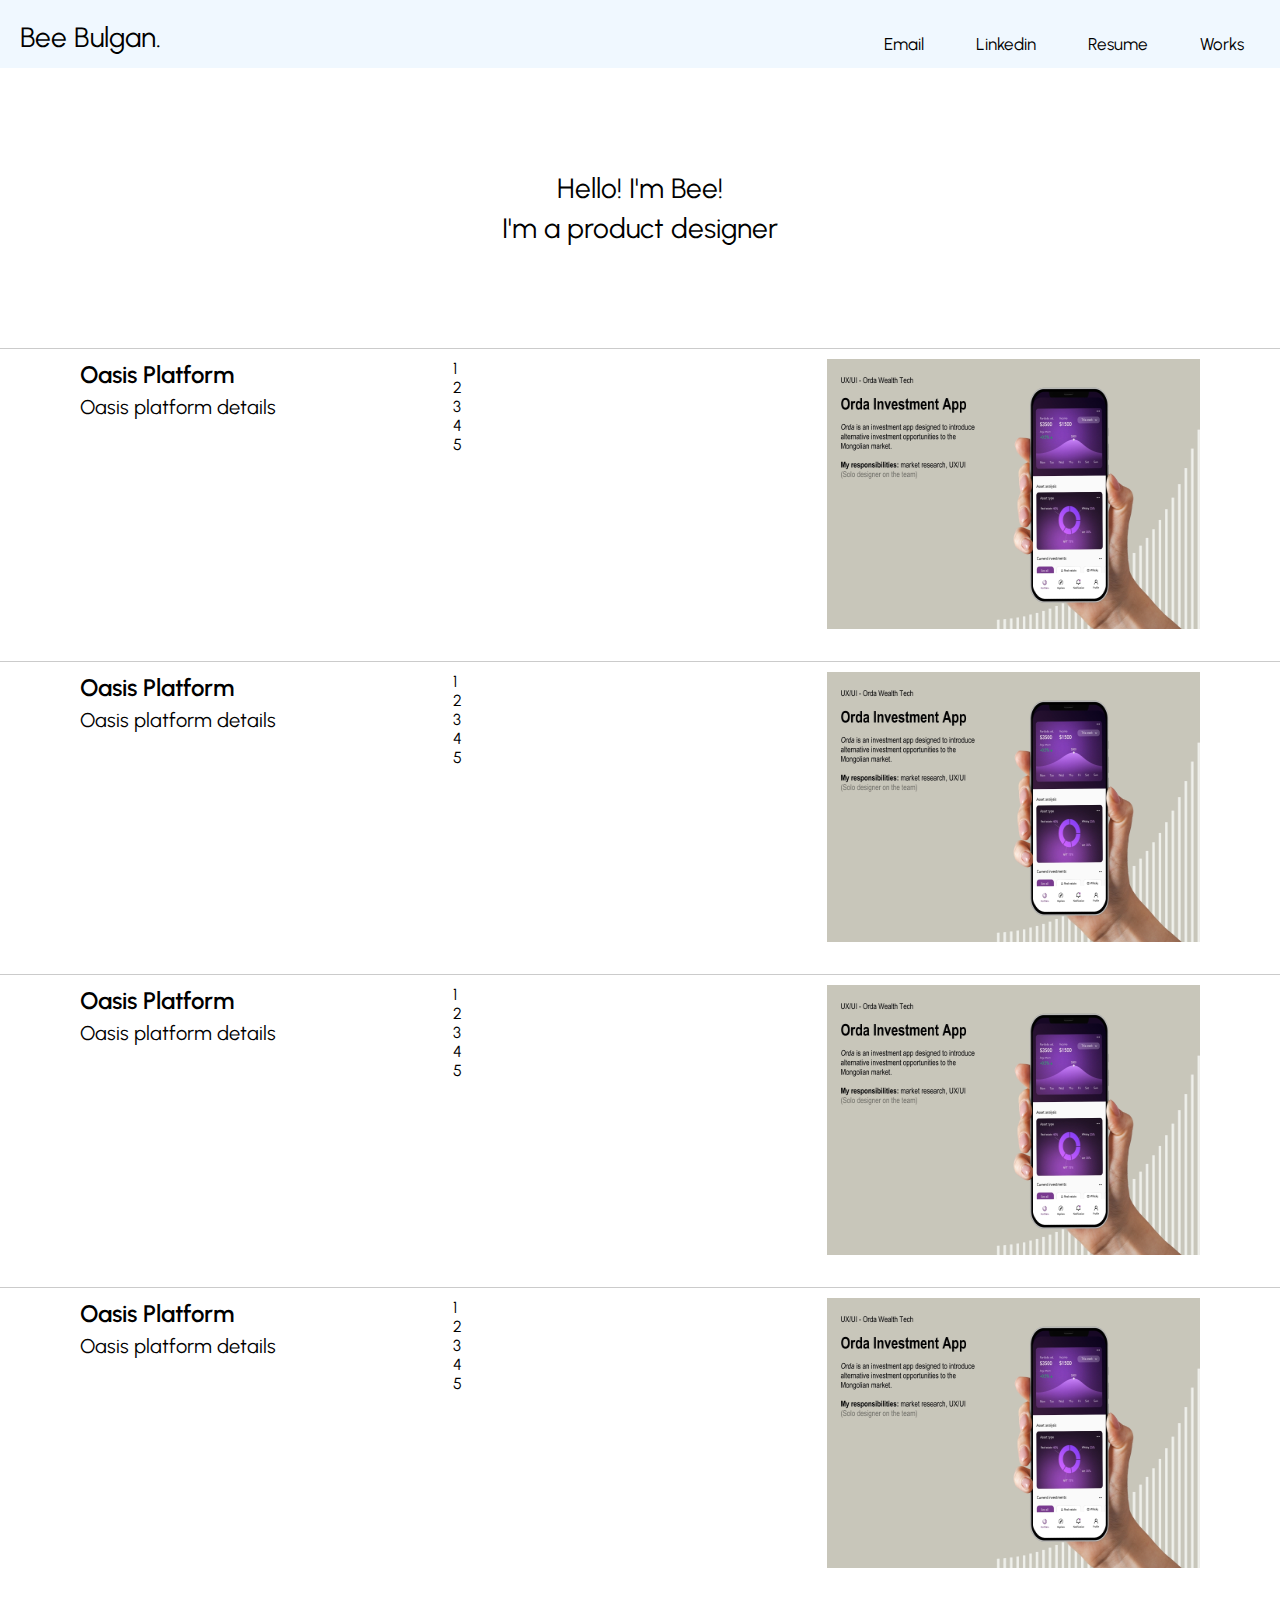
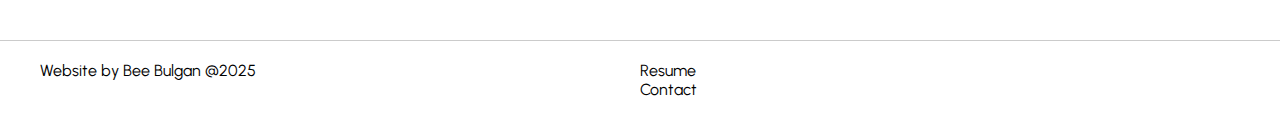
==== index.html @ 219a8800 "Added top nav section" ====
<!DOCTYPE html>
<html>
	<head>
	<!-- Below is a reset, it clears off browser's default style -->
	<link href="reset.css" rel="stylesheet">
	<!-- Below is a link to my CSS file -->
	<link href="style.css" rel="stylesheet">
	<!--Below is a meta element that tells the browser to render it at its actual size-->
	<meta name="viewport" content="width=device-width, initial-scale=1">
	<style>
		@import url('https://fonts.googleapis.com/css2?family=Amarante&family=Arizonia&family=Courier+Prime:ital,wght@0,400;0,700;1,400;1,700&family=DM+Serif+Text:ital@0;1&family=EB+Garamond:ital,wght@0,400..800;1,400..800&family=Glass+Antiqua&family=Lato:ital,wght@0,100;0,300;0,400;0,700;0,900;1,100;1,300;1,400;1,700;1,900&family=Libre+Baskerville:ital,wght@0,400;0,700;1,400&family=Libre+Franklin:ital,wght@0,100..900;1,100..900&family=Limelight&family=Londrina+Shadow&family=Manrope:wght@200..800&family=Merriweather+Sans:ital,wght@0,300..800;1,300..800&family=Montserrat:ital,wght@0,100..900;1,100..900&family=Noto+Sans+Symbols+2&family=Open+Sans:ital,wght@0,300..800;1,300..800&family=Oxanium:wght@200..800&family=Playfair+Display:ital,wght@0,400..900;1,400..900&family=Public+Sans:ital,wght@0,100..900;1,100..900&family=Raleway:ital,wght@0,100..900;1,100..900&family=Rubik+Doodle+Shadow&family=Urbanist:ital,wght@0,100..900;1,100..900&family=Zilla+Slab+Highlight:wght@400;700&display=swap');
		</style>
	</head>
	<body>
		<div class="topsection">
		<div class="logo">
			<h1>Bee Bulgan.</h1>
		</div>
		<div class="topnav">
			<a class="active" href="#works">Works</a>
			<a href="#resume">Resume</a>
			<a href="#linkedin">Linkedin</a>
			<a href="#email">Email</a>
		  </div>
		</div>
		<header>
			<h1>Hello! I'm Bee!</h1>
			<h1>I'm a product designer</h1>
		</header> 
	<!-- Below are the project links -->
		<section>
			<div class="projectpreview">
				<div class="projectpreviewall">
				<div class="titleanddetails">
				<h2>Oasis Platform</h2>
				<p class="detailsparagraph">Oasis platform details</p>
			</div>
			<div class="furtherdetails">
				<p>1</p>
				<p>2</p>
				<p>3</p>
				<p>4</p>
				<p>5</p>
			</div>
				<img src="/resources/Oasis/Preview/Oasispreview.jpg" alt="Oasis preview image" style="width:600px;height:270px;">
			</div>
		</div>
		<div class="projectpreview">
			<div class="projectpreviewall">
			<div class="titleanddetails">
			<h2>Oasis Platform</h2>
			<p class="detailsparagraph">Oasis platform details</p>
		</div>
		<div class="furtherdetails">
			<p>1</p>
			<p>2</p>
			<p>3</p>
			<p>4</p>
			<p>5</p>
		</div>
			<img src="/resources/Oasis/Preview/Oasispreview.jpg" alt="Oasis preview image" style="width:600px;height:270px;">
		</div>
	</div>
	<div class="projectpreview">
		<div class="projectpreviewall">
		<div class="titleanddetails">
		<h2>Oasis Platform</h2>
		<p class="detailsparagraph">Oasis platform details</p>
	</div>
	<div class="furtherdetails">
		<p>1</p>
		<p>2</p>
		<p>3</p>
		<p>4</p>
		<p>5</p>
	</div>
		<img src="/resources/Oasis/Preview/Oasispreview.jpg" alt="Oasis preview image" style="width:600px;height:270px;">
	</div>
</div>
<div class="projectpreview">
	<div class="projectpreviewall">
	<div class="titleanddetails">
	<h2>Oasis Platform</h2>
	<p class="detailsparagraph">Oasis platform details</p>
</div>
<div class="furtherdetails">
	<p>1</p>
	<p>2</p>
	<p>3</p>
	<p>4</p>
	<p>5</p>
</div>
	<img src="/resources/Oasis/Preview/Oasispreview.jpg" alt="Oasis preview image" style="width:600px;height:270px;">
</div>
</div>
		</section>
				<footer>
					<h3>Website by Bee Bulgan @2025</h3>
					<div class="buttons">
						<p>Resume</p>
						<p>Contact</p>
					</div>
				</footer>
	</body>
</html>
---- style.css ----
.projectpreview {
	border-top: 1px solid;
	border-color:#CBCBCB;
}
.projectpreviewall {
	display: grid;
	grid-template-columns: 1fr 1fr 1fr;
	align-items:start;
	padding-top: 10px;
	padding-bottom: 32px;
	margin-left: 80px;
	margin-right: 80px;
}
body {
	font-family: "Urbanist", serif;
}
header {
	text-align: center;
	margin-top: 100px;
	margin-bottom: 100px;
	line-height: 40px;
}
h1 {
	font-size: 28px;
}
h2 {
	font-size: 24px;
	font-weight: 600;
}
.detailsparagraph {
	font-size: 20px;
}
.titleanddetails {
	line-height: 32px;
}
section {
	padding-bottom: 40px; 
}
footer {
	border-top: 1px solid;
	border-color:#CBCBCB;
	padding: 40px;
	padding-top: 20px;
	display: grid;
	grid-template-columns: 1fr 1fr;
}
.topnav {
	overflow: hidden;
}
.topnav a {
	float: right;
	text-align: center;
	padding: 14px 16px;
	text-decoration: none;
	font-size: 17px;
	margin-right: 20px;
  }
  .topsection {
	position: sticky;
	display: grid;
	grid-template-columns: 1fr 1fr;
	padding-left: 20px;
	padding-top: 20px;
	background-color: aliceblue;
  }
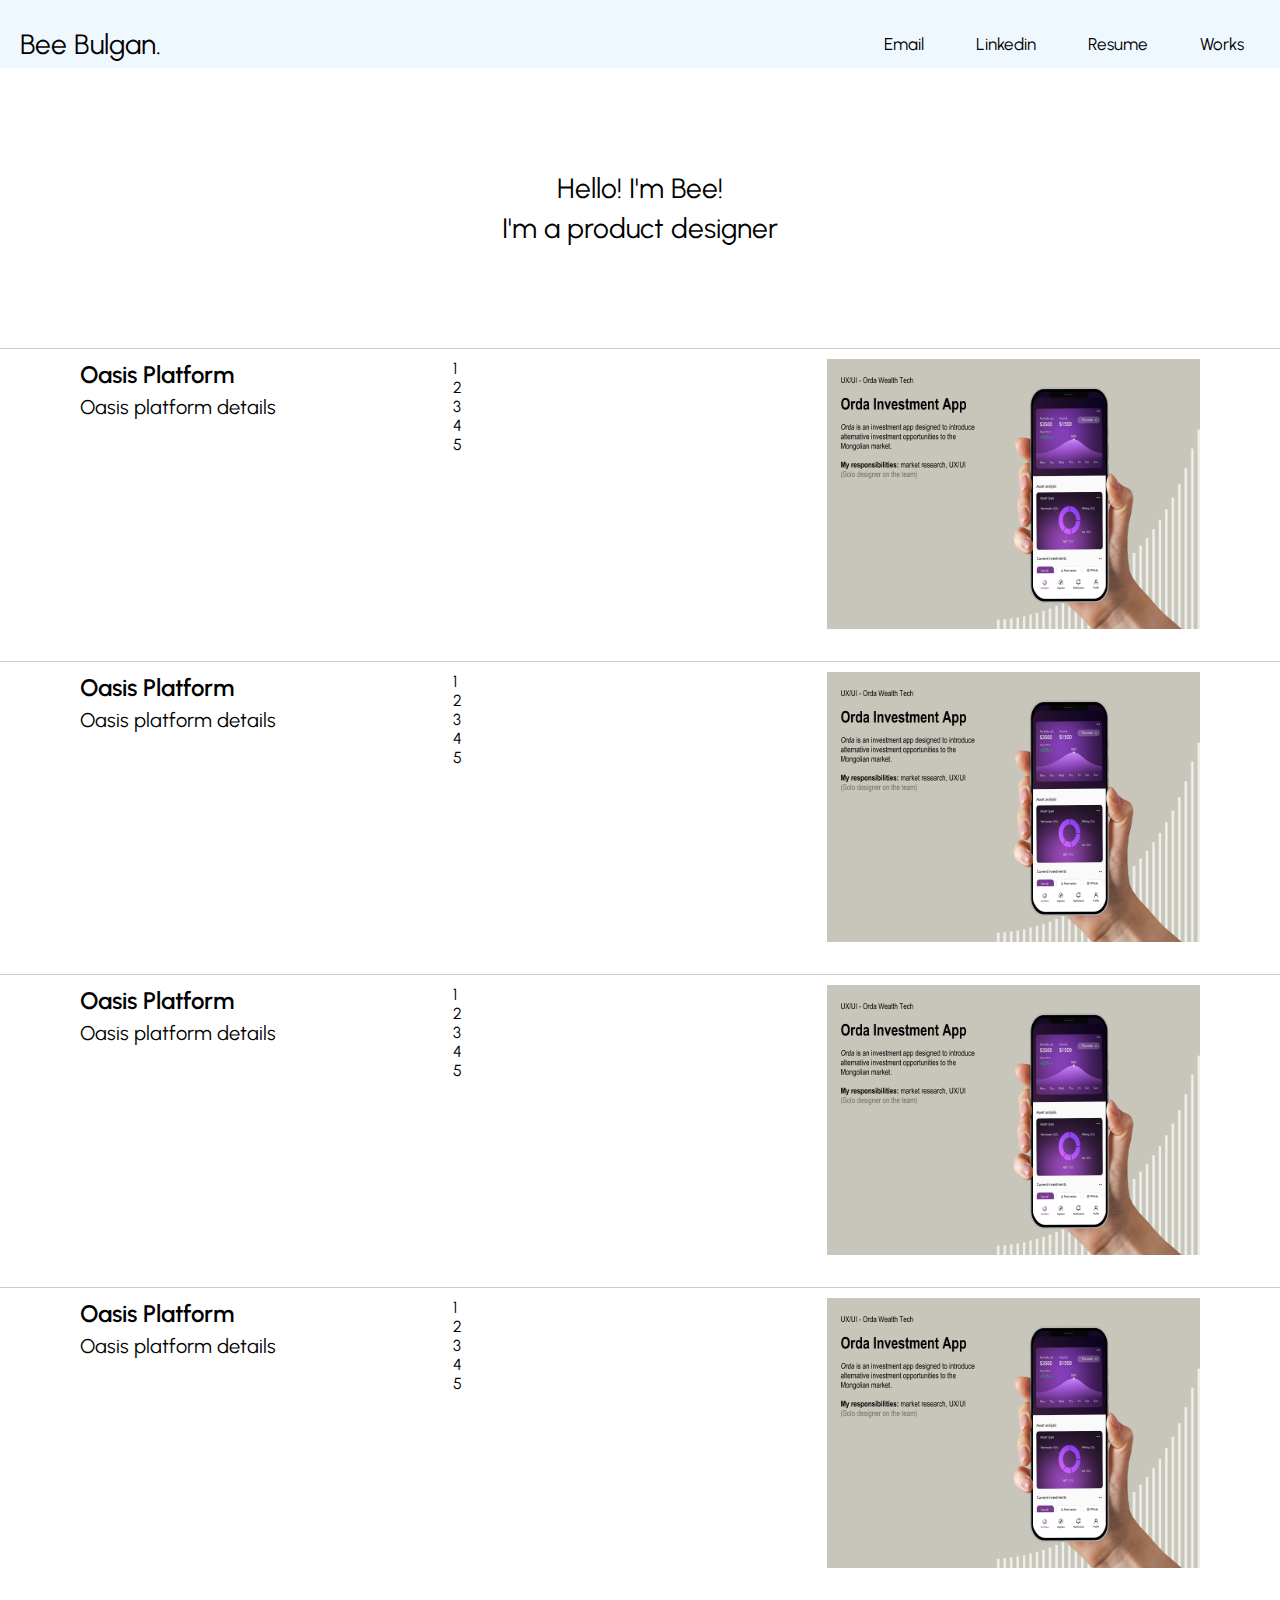
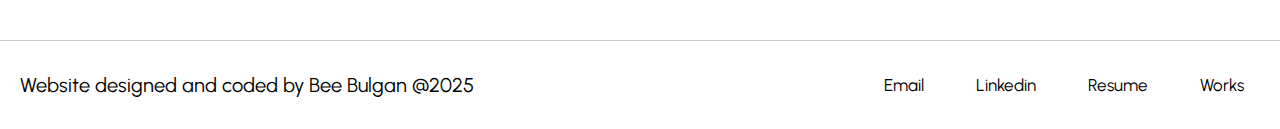
==== commit b01a1313: "Fixed footer" ====
--- a/index.html
+++ b/index.html
@@ -42,7 +42,7 @@
 				<p>4</p>
 				<p>5</p>
 			</div>
-				<img src="/resources/Oasis/Preview/Oasispreview.jpg" alt="Oasis preview image" style="width:600px;height:270px;">
+				<img src="resources/Oasis/Preview/Oasispreview.jpg" alt="Oasis preview image" style="width:600px;height:270px;">
 			</div>
 		</div>
 		<div class="projectpreview">
@@ -95,11 +95,15 @@
 </div>
 		</section>
 				<footer>
-					<h3>Website by Bee Bulgan @2025</h3>
-					<div class="buttons">
-						<p>Resume</p>
-						<p>Contact</p>
+					<div class="logo">
+						<h2 id="footerheader">Website designed and coded by Bee Bulgan @2025</h2>
 					</div>
+					<div class="topnav">
+						<a class="active" href="#works">Works</a>
+						<a href="#resume">Resume</a>
+						<a href="#linkedin">Linkedin</a>
+						<a href="#email">Email</a>
+					  </div>
 				</footer>
 	</body>
 </html>--- a/style.css
+++ b/style.css
@@ -40,10 +40,12 @@
 footer {
 	border-top: 1px solid;
 	border-color:#CBCBCB;
-	padding: 40px;
+	padding-left: 20px;
 	padding-top: 20px;
+	padding-bottom: 20px;
 	display: grid;
 	grid-template-columns: 1fr 1fr;
+	align-items:center;
 }
 .topnav {
 	overflow: hidden;
@@ -60,7 +62,12 @@
 	position: sticky;
 	display: grid;
 	grid-template-columns: 1fr 1fr;
+	align-items:center;
 	padding-left: 20px;
 	padding-top: 20px;
 	background-color: aliceblue;
   }
+  #footerheader {
+	font-weight: normal;
+	font-size: 20px;
+  }
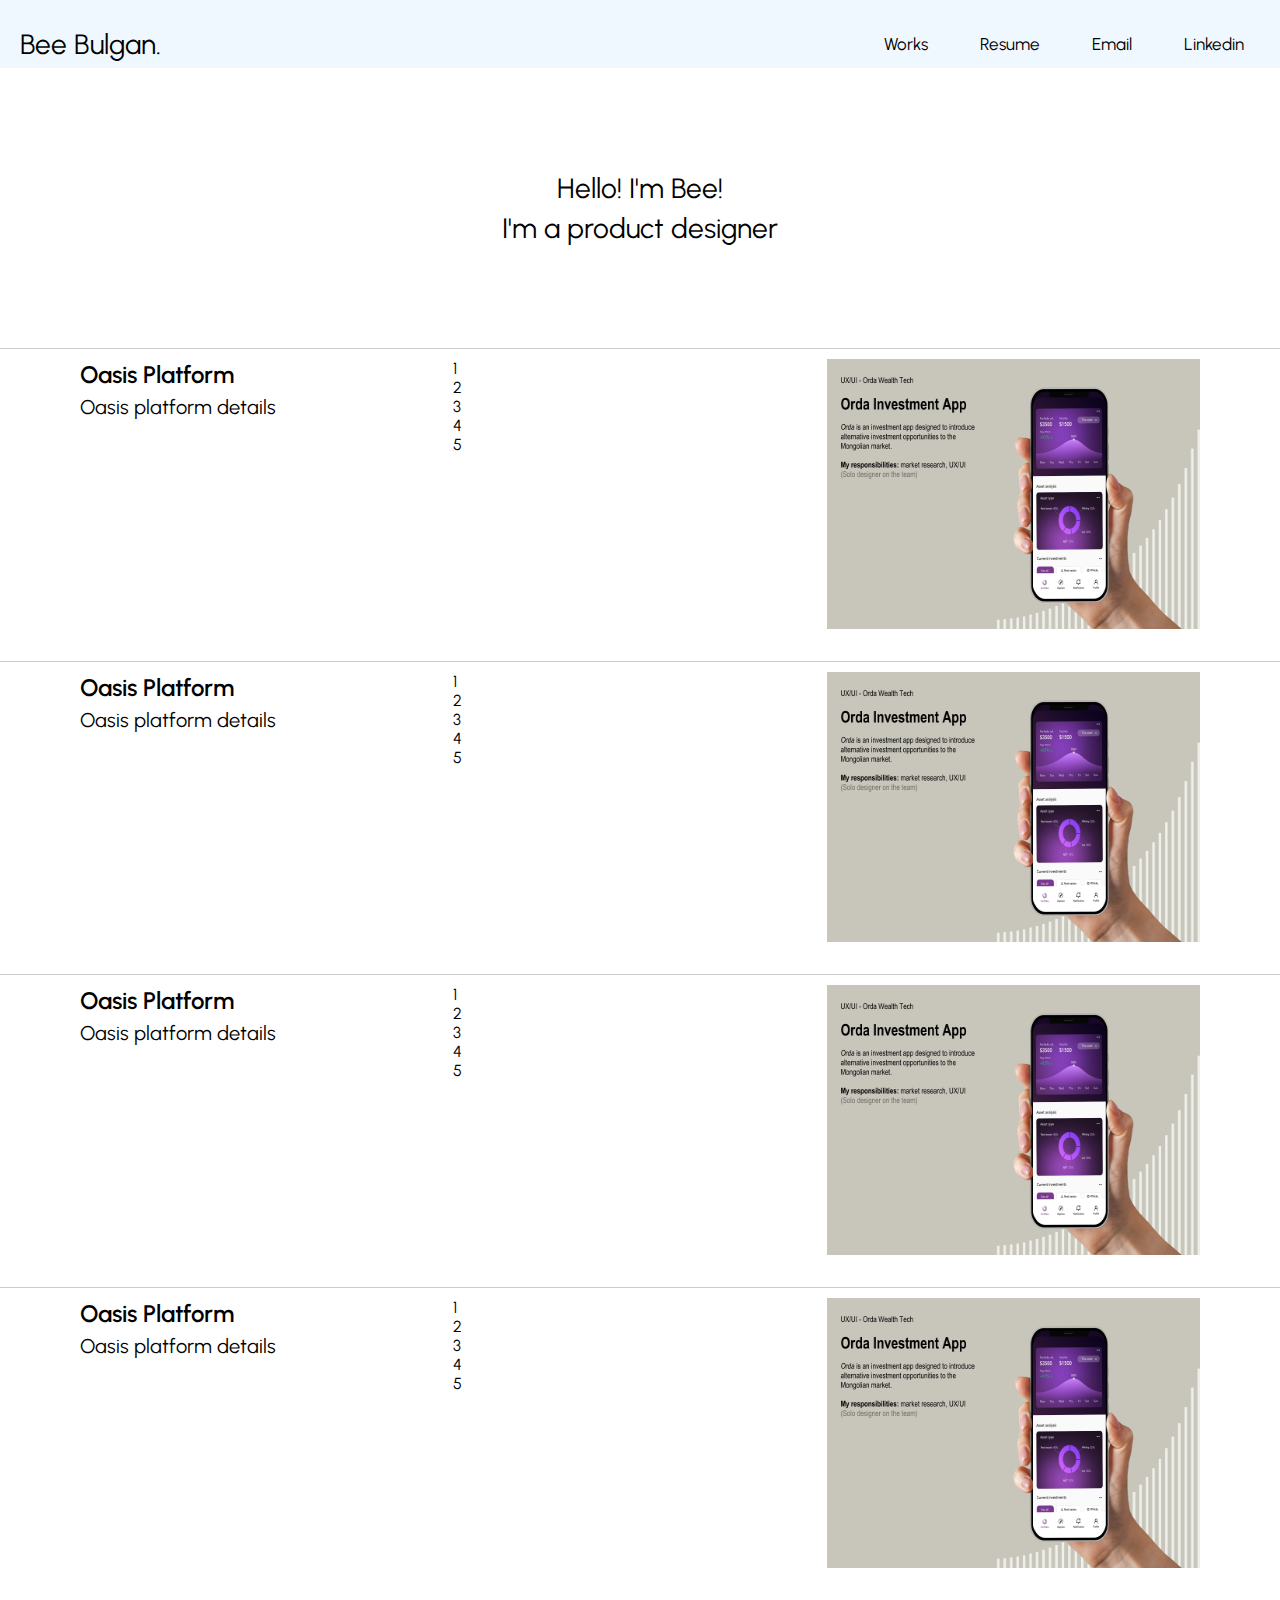
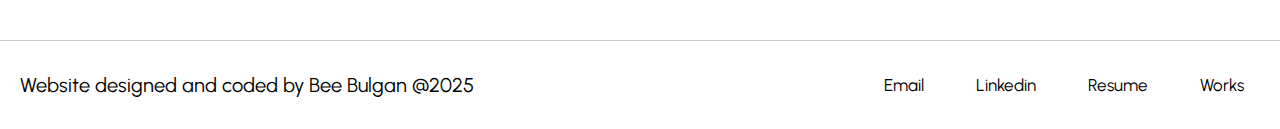
==== commit 3a67d156: "Added a common css file and edited top nav" ====
--- a/index.html
+++ b/index.html
@@ -3,6 +3,8 @@
 	<head>
 	<!-- Below is a reset, it clears off browser's default style -->
 	<link href="reset.css" rel="stylesheet">
+	<!-- Below is a link to my CSS file -->
+	<link href="common.css" rel="stylesheet">
 	<!-- Below is a link to my CSS file -->
 	<link href="style.css" rel="stylesheet">
 	<!--Below is a meta element that tells the browser to render it at its actual size-->
@@ -17,10 +19,10 @@
 			<h1>Bee Bulgan.</h1>
 		</div>
 		<div class="topnav">
-			<a class="active" href="#works">Works</a>
-			<a href="#resume">Resume</a>
 			<a href="#linkedin">Linkedin</a>
 			<a href="#email">Email</a>
+			<a href="#resume">Resume</a>
+			<a class="active" href="#works">Works</a>
 		  </div>
 		</div>
 		<header>
@@ -42,7 +44,7 @@
 				<p>4</p>
 				<p>5</p>
 			</div>
-				<img src="resources/Oasis/Preview/Oasispreview.jpg" alt="Oasis preview image" style="width:600px;height:270px;">
+				<img src="resources/Oasis/Preview/Oasispreview.jpg" alt="Oasis preview image">
 			</div>
 		</div>
 		<div class="projectpreview">
@@ -58,7 +60,7 @@
 			<p>4</p>
 			<p>5</p>
 		</div>
-			<img src="/resources/Oasis/Preview/Oasispreview.jpg" alt="Oasis preview image" style="width:600px;height:270px;">
+			<img src="resources/Oasis/Preview/Oasispreview.jpg" alt="Oasis preview image">
 		</div>
 	</div>
 	<div class="projectpreview">
@@ -74,7 +76,7 @@
 		<p>4</p>
 		<p>5</p>
 	</div>
-		<img src="/resources/Oasis/Preview/Oasispreview.jpg" alt="Oasis preview image" style="width:600px;height:270px;">
+		<img src="resources/Oasis/Preview/Oasispreview.jpg" alt="Oasis preview image">
 	</div>
 </div>
 <div class="projectpreview">
@@ -90,7 +92,7 @@
 	<p>4</p>
 	<p>5</p>
 </div>
-	<img src="/resources/Oasis/Preview/Oasispreview.jpg" alt="Oasis preview image" style="width:600px;height:270px;">
+	<img src="resources/Oasis/Preview/Oasispreview.jpg" alt="Oasis preview image">
 </div>
 </div>
 		</section>
--- a/common.css
+++ b/common.css
@@ -0,0 +1,59 @@
+.projectpreview {
+	border-top: 1px solid;
+	border-color:#CBCBCB;
+}
+body {
+	font-family: "Urbanist", serif;
+}
+header {
+	text-align: center;
+	margin-top: 100px;
+	margin-bottom: 100px;
+	line-height: 40px;
+}
+h1 {
+	font-size: 28px;
+}
+h2 {
+	font-size: 24px;
+	font-weight: 600;
+}
+.detailsparagraph {
+	font-size: 20px;
+}
+.titleanddetails {
+	line-height: 32px;
+}
+section {
+	padding-bottom: 40px; 
+}
+footer {
+	border-top: 1px solid;
+	border-color:#CBCBCB;
+	padding-left: 20px;
+	padding-top: 20px;
+	padding-bottom: 20px;
+	display: grid;
+	grid-template-columns: 1fr 1fr;
+	align-items:center;
+}
+.topnav a {
+	float: right;
+	padding: 14px 16px;
+	text-decoration: none;
+	font-size: 17px;
+	margin-right: 20px;
+  }
+  .topsection {
+	display: grid;
+	grid-template-columns: 1fr 1fr;
+	align-items:center;
+	padding-left: 20px;
+	padding-top: 20px;
+	background-color: aliceblue;
+  }
+  #footerheader {
+	font-weight: normal;
+	font-size: 20px;
+  }
+
--- a/style.css
+++ b/style.css
@@ -12,62 +12,10 @@
 	margin-left: 80px;
 	margin-right: 80px;
 }
-body {
-	font-family: "Urbanist", serif;
-}
-header {
-	text-align: center;
-	margin-top: 100px;
-	margin-bottom: 100px;
-	line-height: 40px;
-}
-h1 {
-	font-size: 28px;
-}
-h2 {
-	font-size: 24px;
-	font-weight: 600;
-}
-.detailsparagraph {
-	font-size: 20px;
-}
-.titleanddetails {
-	line-height: 32px;
-}
-section {
-	padding-bottom: 40px; 
-}
-footer {
-	border-top: 1px solid;
-	border-color:#CBCBCB;
-	padding-left: 20px;
-	padding-top: 20px;
-	padding-bottom: 20px;
-	display: grid;
-	grid-template-columns: 1fr 1fr;
-	align-items:center;
-}
 .topnav {
 	overflow: hidden;
 }
-.topnav a {
-	float: right;
-	text-align: center;
-	padding: 14px 16px;
-	text-decoration: none;
-	font-size: 17px;
-	margin-right: 20px;
+  img {
+	width:600px;
+	height:270px;
   }
-  .topsection {
-	position: sticky;
-	display: grid;
-	grid-template-columns: 1fr 1fr;
-	align-items:center;
-	padding-left: 20px;
-	padding-top: 20px;
-	background-color: aliceblue;
-  }
-  #footerheader {
-	font-weight: normal;
-	font-size: 20px;
-  }
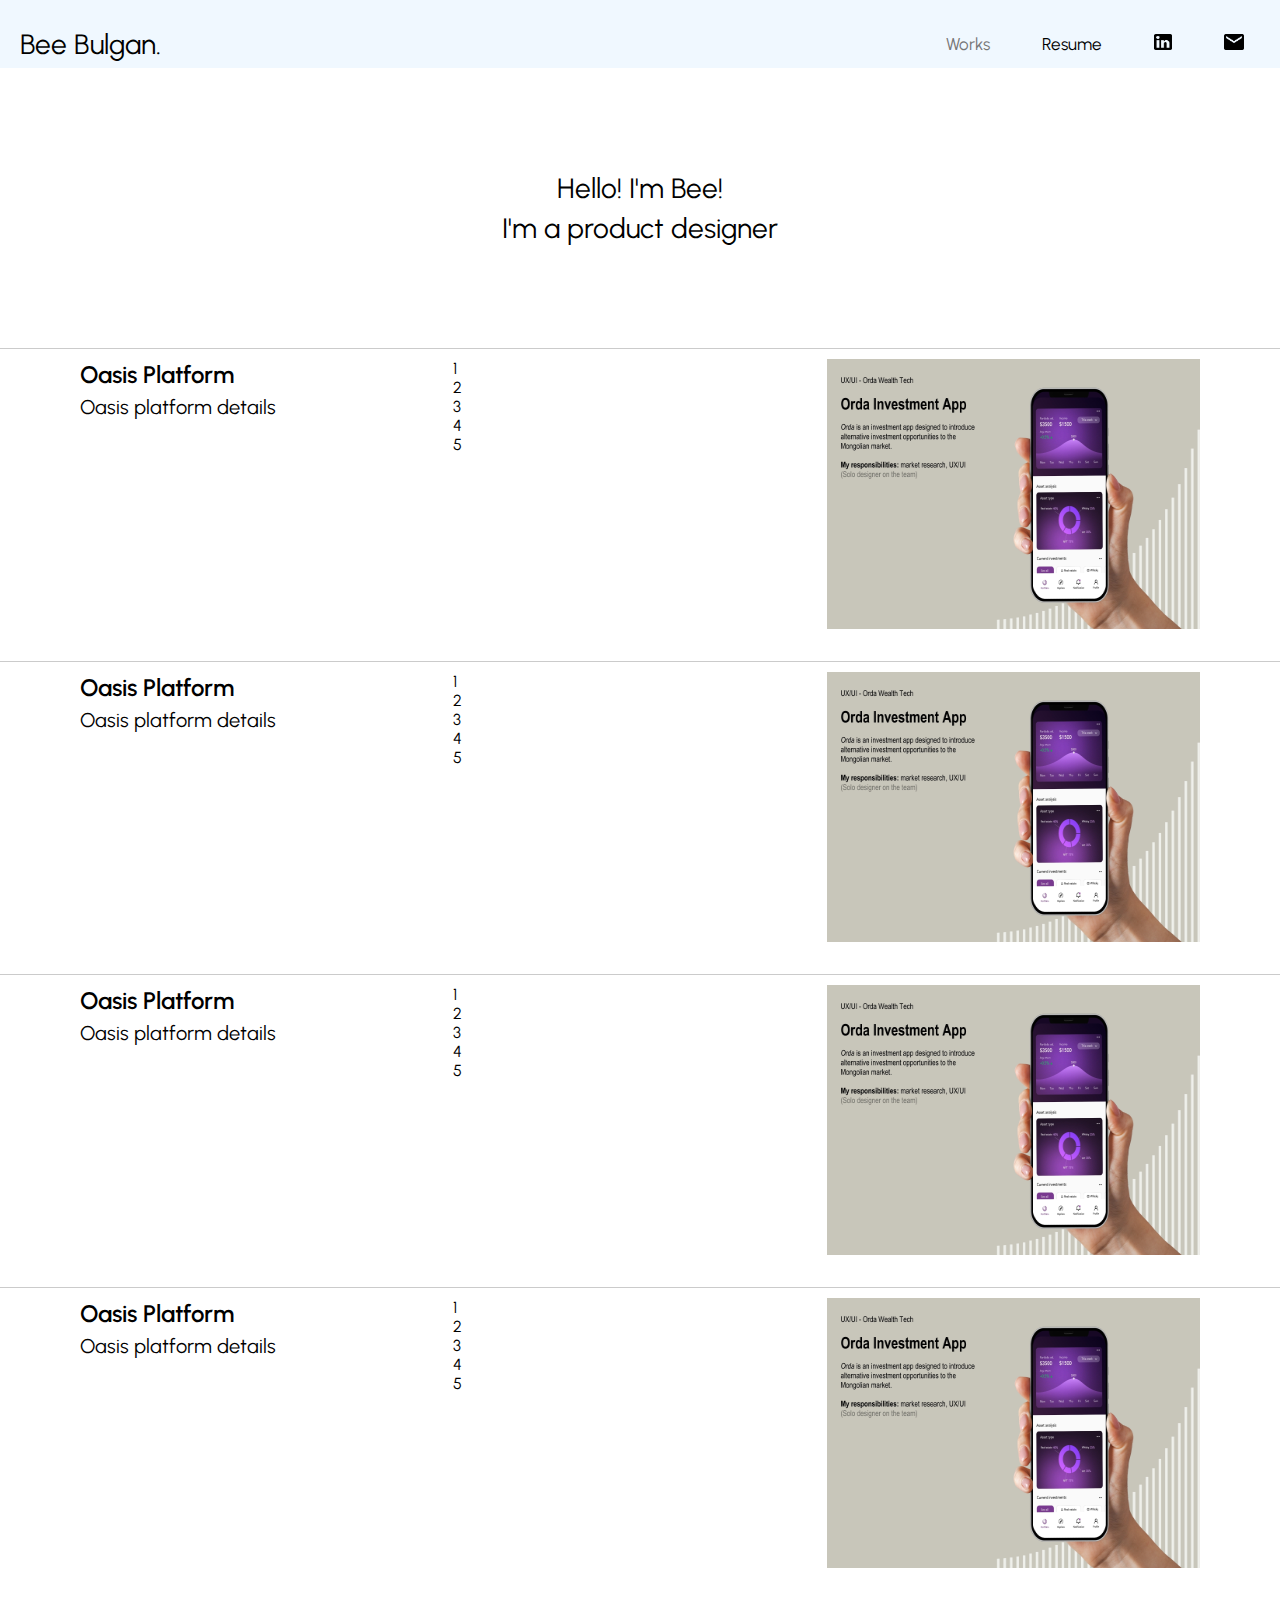
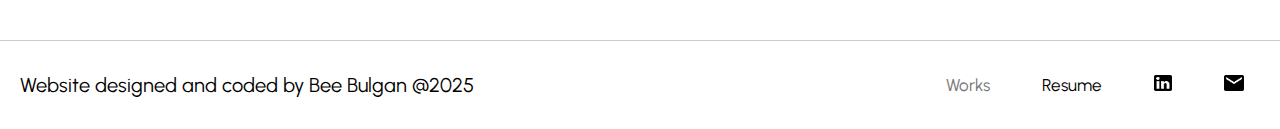
==== commit b1193da7: "Added resume page and linked the pages" ====
--- a/index.html
+++ b/index.html
@@ -16,13 +16,13 @@
 	<body>
 		<div class="topsection">
 		<div class="logo">
-			<h1>Bee Bulgan.</h1>
+			<a href="/index.html"><h1>Bee Bulgan.</h1></a>
 		</div>
 		<div class="topnav">
-			<a href="#linkedin">Linkedin</a>
-			<a href="#email">Email</a>
-			<a href="#resume">Resume</a>
-			<a class="active" href="#works">Works</a>
+			<a href="#email"><img src="resources/logos/emaillogo.png" alt="email logo" style="height: 16px; width: 20px;"></a>
+			<a href="https://www.linkedin.com/in/beeb/"><img src="resources/logos/linkedinlogo.png" alt="email logo" style="height: 16px; width: 18px;"></a>
+			<a href="Resume/index.html">Resume</a>
+			<a class="active" href="index.html">Works</a>
 		  </div>
 		</div>
 		<header>
@@ -101,10 +101,10 @@
 						<h2 id="footerheader">Website designed and coded by Bee Bulgan @2025</h2>
 					</div>
 					<div class="topnav">
-						<a class="active" href="#works">Works</a>
-						<a href="#resume">Resume</a>
-						<a href="#linkedin">Linkedin</a>
-						<a href="#email">Email</a>
+						<a href="#email"><img src="resources/logos/emaillogo.png" alt="email logo" style="height: 16px; width: 20px;"></a>
+						<a href="https://www.linkedin.com/in/beeb/"><img src="resources/logos/linkedinlogo.png" alt="email logo" style="height: 16px; width: 18px;"></a>
+						<a href="Resume/index.html">Resume</a>
+						<a class="active" href="index.html">Works</a>
 					  </div>
 				</footer>
 	</body>
--- a/common.css
+++ b/common.css
@@ -44,6 +44,9 @@
 	font-size: 17px;
 	margin-right: 20px;
   }
+  .active {
+	color: rgb(118, 118, 118);
+  }
   .topsection {
 	display: grid;
 	grid-template-columns: 1fr 1fr;
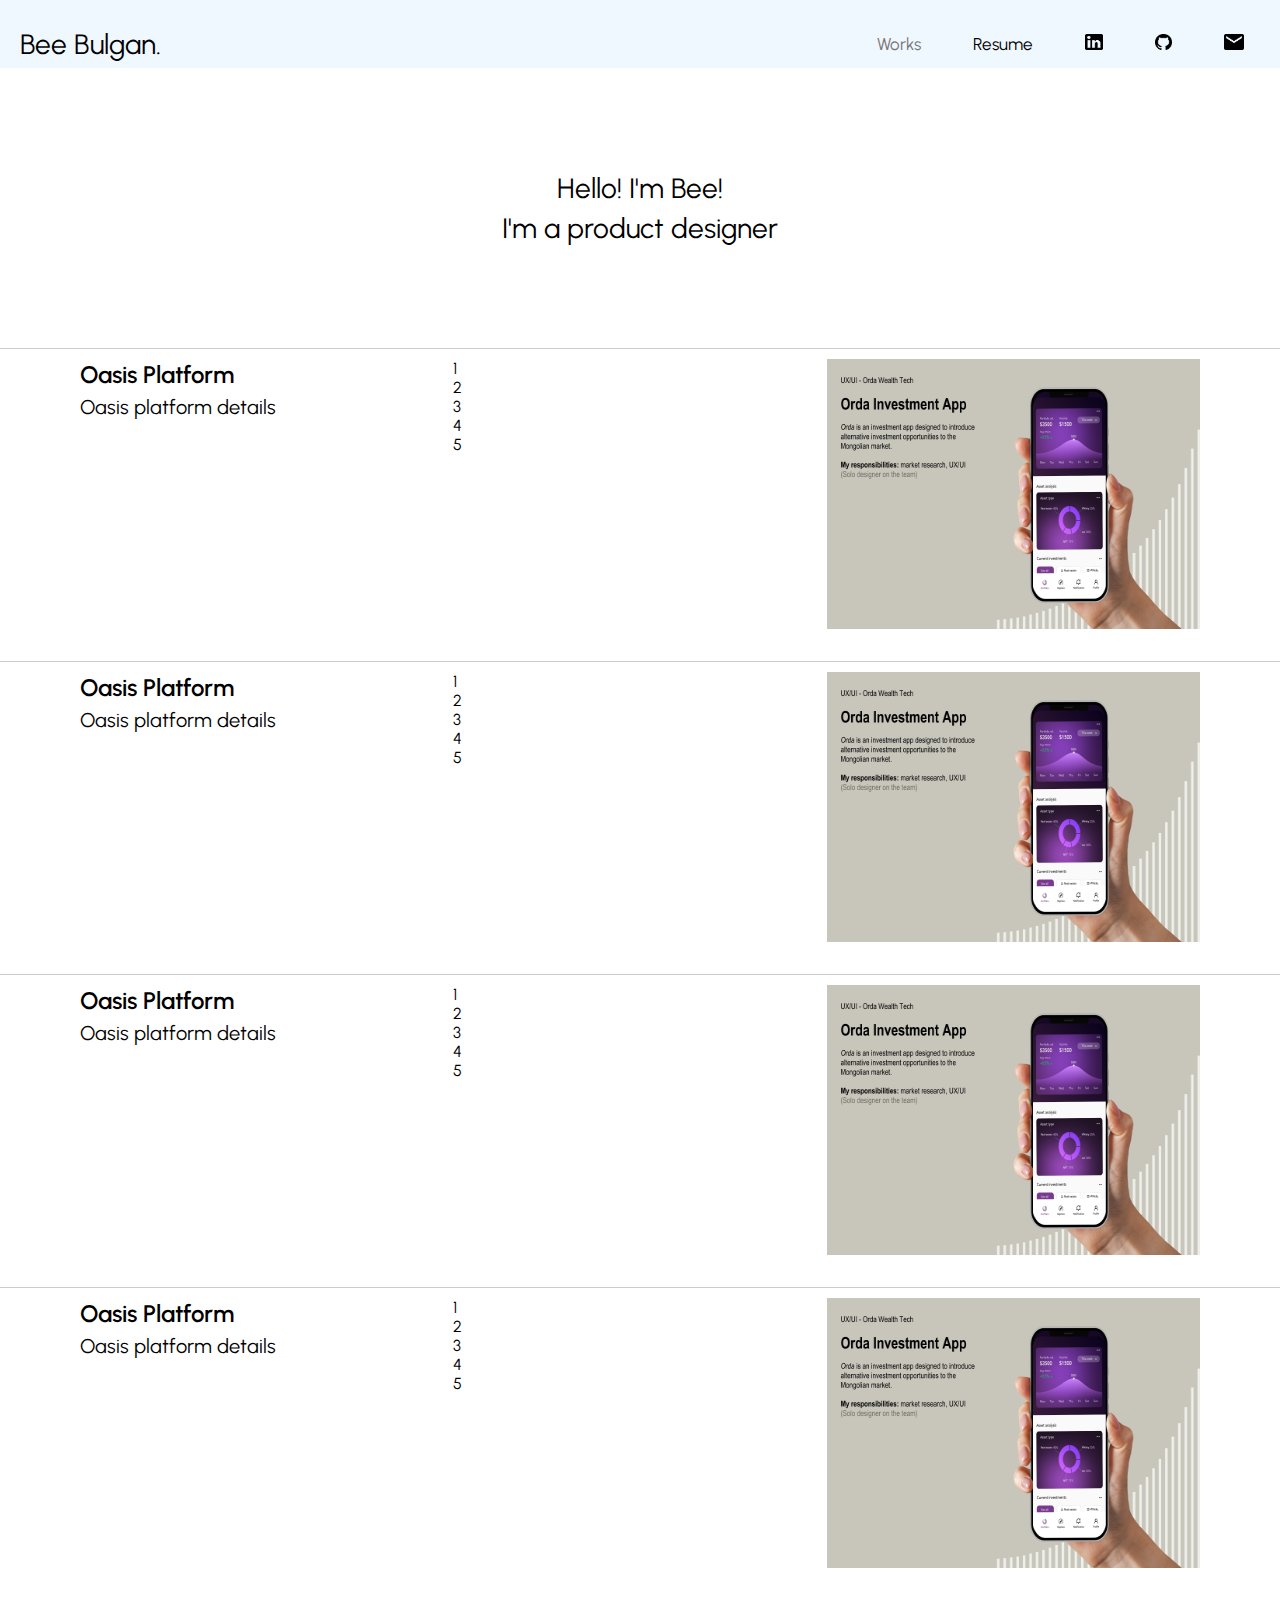
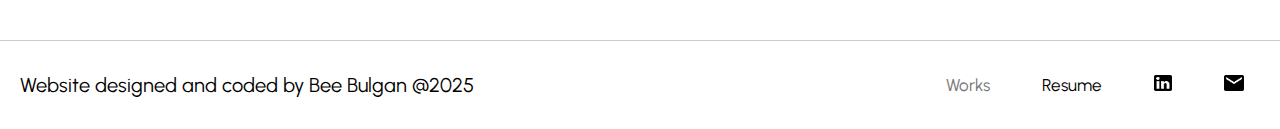
==== commit 97d27b69: "Added github link" ====
--- a/index.html
+++ b/index.html
@@ -20,6 +20,7 @@
 		</div>
 		<div class="topnav">
 			<a href="#email"><img src="resources/logos/emaillogo.png" alt="email logo" style="height: 16px; width: 20px;"></a>
+			<a href="https://github.com/Bulganbee"><img src="resources/logos/githublogo.png" alt="email logo" style="height: 16px; width: 17px;"></a>
 			<a href="https://www.linkedin.com/in/beeb/"><img src="resources/logos/linkedinlogo.png" alt="email logo" style="height: 16px; width: 18px;"></a>
 			<a href="Resume/index.html">Resume</a>
 			<a class="active" href="index.html">Works</a>
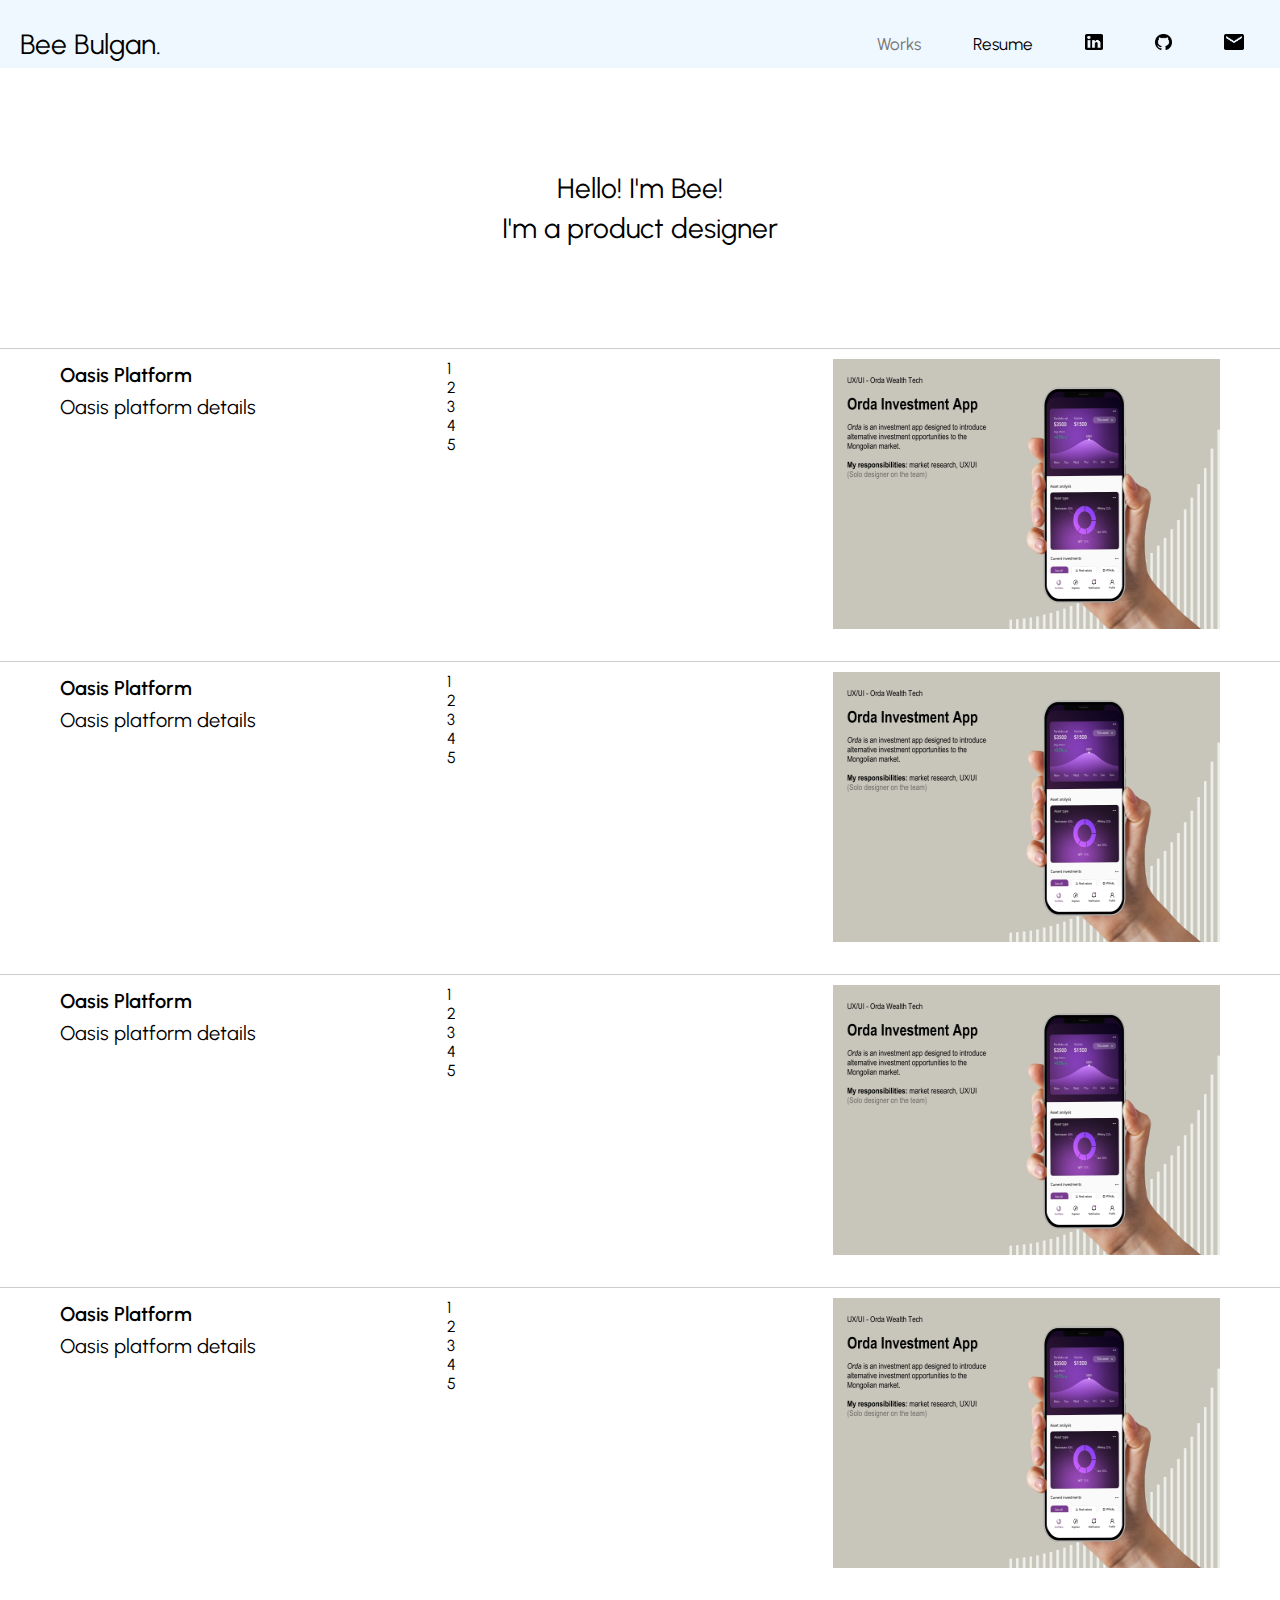
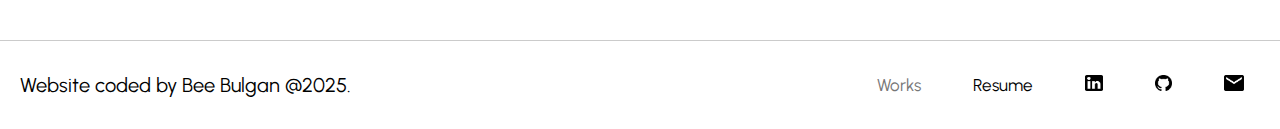
==== commit ca7ddc9d: "Fixed footer header2" ====
--- a/index.html
+++ b/index.html
@@ -99,10 +99,11 @@
 		</section>
 				<footer>
 					<div class="logo">
-						<h2 id="footerheader">Website designed and coded by Bee Bulgan @2025</h2>
+						<h2 id="footerheader">Website coded by Bee Bulgan @2025.</h2>
 					</div>
 					<div class="topnav">
 						<a href="#email"><img src="resources/logos/emaillogo.png" alt="email logo" style="height: 16px; width: 20px;"></a>
+						<a href="https://github.com/Bulganbee"><img src="resources/logos/githublogo.png" alt="email logo" style="height: 16px; width: 17px;"></a>
 						<a href="https://www.linkedin.com/in/beeb/"><img src="resources/logos/linkedinlogo.png" alt="email logo" style="height: 16px; width: 18px;"></a>
 						<a href="Resume/index.html">Resume</a>
 						<a class="active" href="index.html">Works</a>
--- a/common.css
+++ b/common.css
@@ -15,7 +15,7 @@
 	font-size: 28px;
 }
 h2 {
-	font-size: 24px;
+	font-size: 20px;
 	font-weight: 600;
 }
 .detailsparagraph {
--- a/style.css
+++ b/style.css
@@ -9,8 +9,8 @@
 	align-items:start;
 	padding-top: 10px;
 	padding-bottom: 32px;
-	margin-left: 80px;
-	margin-right: 80px;
+	margin-left: 60px;
+	margin-right: 60px;
 }
 .topnav {
 	overflow: hidden;
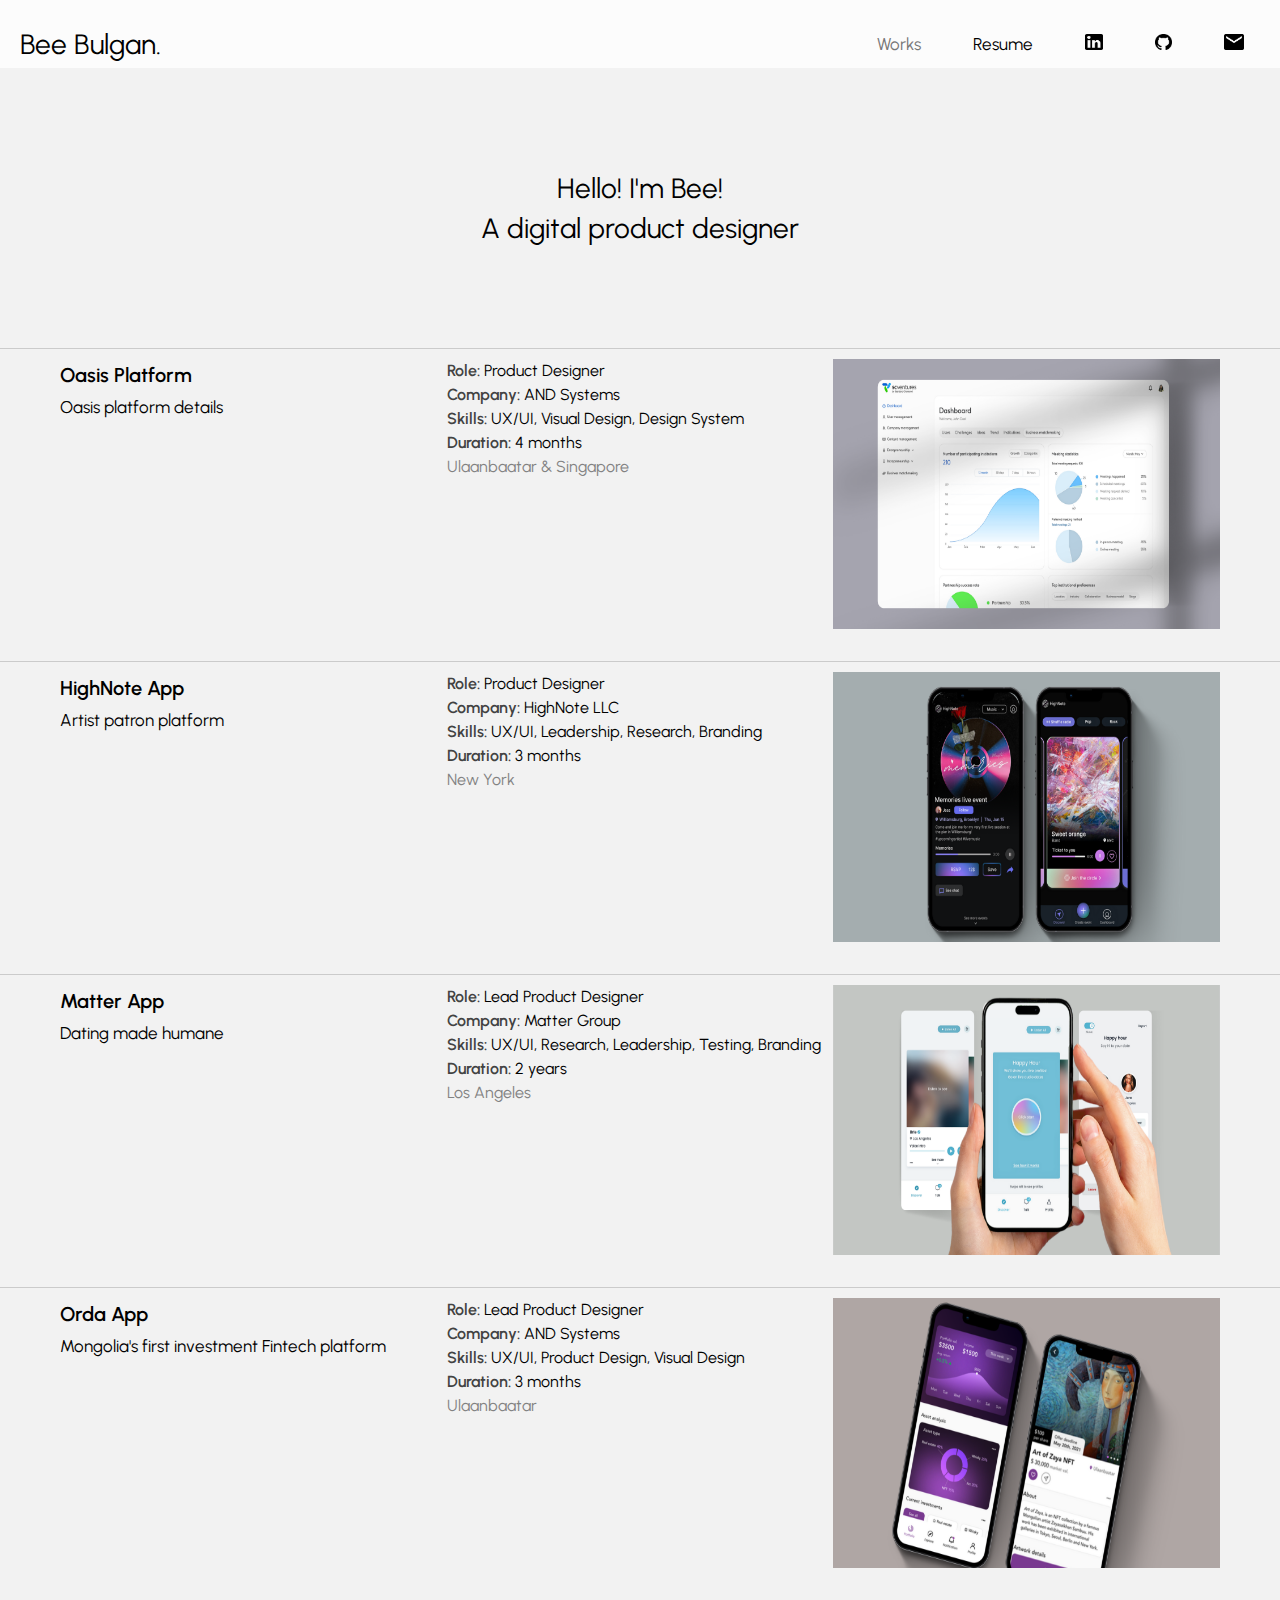
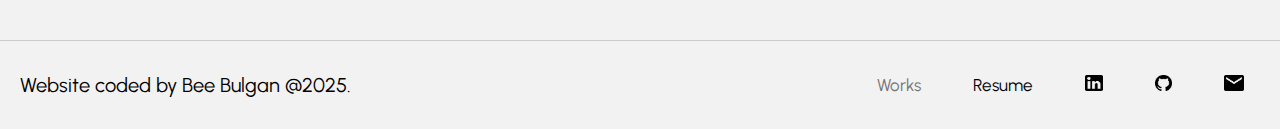
==== commit 00f98002: "edited preview images on homescreen" ====
--- a/index.html
+++ b/index.html
@@ -28,7 +28,7 @@
 		</div>
 		<header>
 			<h1>Hello! I'm Bee!</h1>
-			<h1>I'm a product designer</h1>
+			<h1>A digital product designer</h1>
 		</header> 
 	<!-- Below are the project links -->
 		<section>
@@ -39,61 +39,61 @@
 				<p class="detailsparagraph">Oasis platform details</p>
 			</div>
 			<div class="furtherdetails">
-				<p>1</p>
-				<p>2</p>
-				<p>3</p>
-				<p>4</p>
-				<p>5</p>
+				<p><em>Role:</em> Product Designer</p>
+				<p><em>Company:</em> AND Systems</p>
+				<p><em>Skills:</em> UX/UI, Visual Design, Design System</p>
+				<p><em>Duration:</em> 4 months</p>
+				<p class="location">Ulaanbaatar & Singapore</p>
 			</div>
-				<img src="resources/Oasis/Preview/Oasispreview.jpg" alt="Oasis preview image">
+				<img src="resources/Oasis/Preview/Oasispreview.png" alt="Oasis preview image">
 			</div>
 		</div>
 		<div class="projectpreview">
 			<div class="projectpreviewall">
 			<div class="titleanddetails">
-			<h2>Oasis Platform</h2>
-			<p class="detailsparagraph">Oasis platform details</p>
+			<h2>HighNote App</h2>
+			<p class="detailsparagraph">Artist patron platform</p>
 		</div>
 		<div class="furtherdetails">
-			<p>1</p>
-			<p>2</p>
-			<p>3</p>
-			<p>4</p>
-			<p>5</p>
+			<p><em>Role:</em> Product Designer</p>
+			<p><em>Company:</em> HighNote LLC</p>
+			<p><em>Skills:</em> UX/UI, Leadership, Research, Branding</p>
+			<p><em>Duration:</em> 3 months</p>
+			<p class="location">New York</p>
 		</div>
-			<img src="resources/Oasis/Preview/Oasispreview.jpg" alt="Oasis preview image">
+			<img src="resources/highnote/3.png" alt="HighNote preview image">
 		</div>
 	</div>
 	<div class="projectpreview">
 		<div class="projectpreviewall">
 		<div class="titleanddetails">
-		<h2>Oasis Platform</h2>
-		<p class="detailsparagraph">Oasis platform details</p>
+		<h2>Matter App</h2>
+		<p class="detailsparagraph">Dating made humane</p>
 	</div>
 	<div class="furtherdetails">
-		<p>1</p>
-		<p>2</p>
-		<p>3</p>
-		<p>4</p>
-		<p>5</p>
+		<p><em>Role:</em> Lead Product Designer</p>
+		<p><em>Company:</em> Matter Group</p>
+		<p><em>Skills:</em> UX/UI, Research, Leadership, Testing, Branding</p>
+		<p><em>Duration:</em> 2 years</p>
+		<p class="location">Los Angeles</p>
 	</div>
-		<img src="resources/Oasis/Preview/Oasispreview.jpg" alt="Oasis preview image">
+		<img src="resources/matter/1.png" alt="Matter preview image">
 	</div>
 </div>
 <div class="projectpreview">
 	<div class="projectpreviewall">
 	<div class="titleanddetails">
-	<h2>Oasis Platform</h2>
-	<p class="detailsparagraph">Oasis platform details</p>
+	<h2>Orda App</h2>
+	<p class="detailsparagraph">Mongolia's first investment Fintech platform </p>
 </div>
 <div class="furtherdetails">
-	<p>1</p>
-	<p>2</p>
-	<p>3</p>
-	<p>4</p>
-	<p>5</p>
+	<p><em>Role:</em> Lead Product Designer</p>
+	<p><em>Company:</em> AND Systems</p>
+	<p><em>Skills:</em> UX/UI, Product Design, Visual Design</p>
+	<p><em>Duration:</em> 3 months</p>
+	<p class="location">Ulaanbaatar</p>
 </div>
-	<img src="resources/Oasis/Preview/Oasispreview.jpg" alt="Oasis preview image">
+	<img src="resources/orda/1.png" alt="Orda preview image">
 </div>
 </div>
 		</section>
--- a/common.css
+++ b/common.css
@@ -1,9 +1,10 @@
 .projectpreview {
 	border-top: 1px solid;
-	border-color:#CBCBCB;
+	border-color:#b6b5b5;
 }
 body {
 	font-family: "Urbanist", serif;
+	background-color: #f2f2f2;
 }
 header {
 	text-align: center;
@@ -19,13 +20,20 @@
 	font-weight: 600;
 }
 .detailsparagraph {
-	font-size: 20px;
+	font-size: 17px;
 }
 .titleanddetails {
 	line-height: 32px;
 }
 section {
 	padding-bottom: 40px; 
+}
+.location {
+	color: rgb(130, 130, 130);
+}
+em {
+	font-weight: 600;
+	color: rgb(66, 66, 66);
 }
 footer {
 	border-top: 1px solid;
@@ -53,7 +61,7 @@
 	align-items:center;
 	padding-left: 20px;
 	padding-top: 20px;
-	background-color: aliceblue;
+	background-color: rgb(252, 252, 252);
   }
   #footerheader {
 	font-weight: normal;
--- a/style.css
+++ b/style.css
@@ -2,6 +2,9 @@
 .projectpreview {
 	border-top: 1px solid;
 	border-color:#CBCBCB;
+}
+.furtherdetails {
+	line-height: 24px;
 }
 .projectpreviewall {
 	display: grid;
